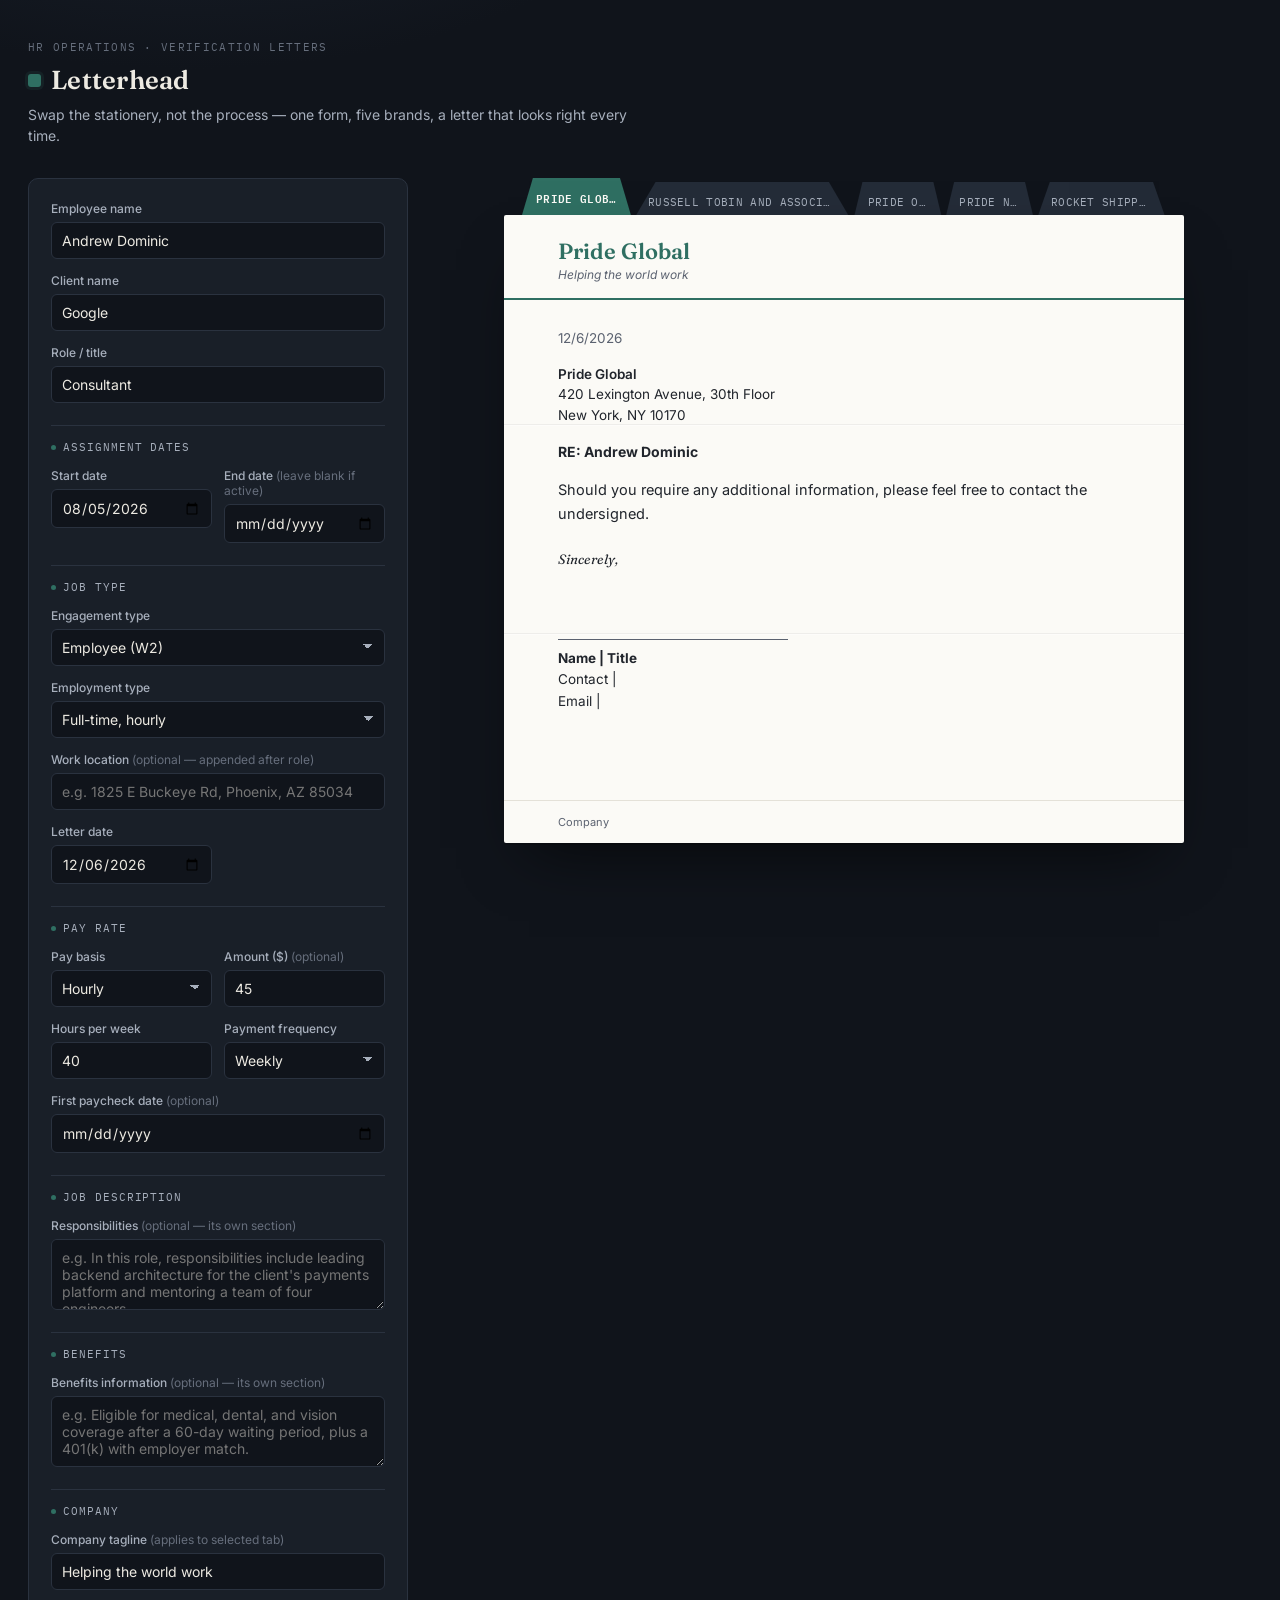
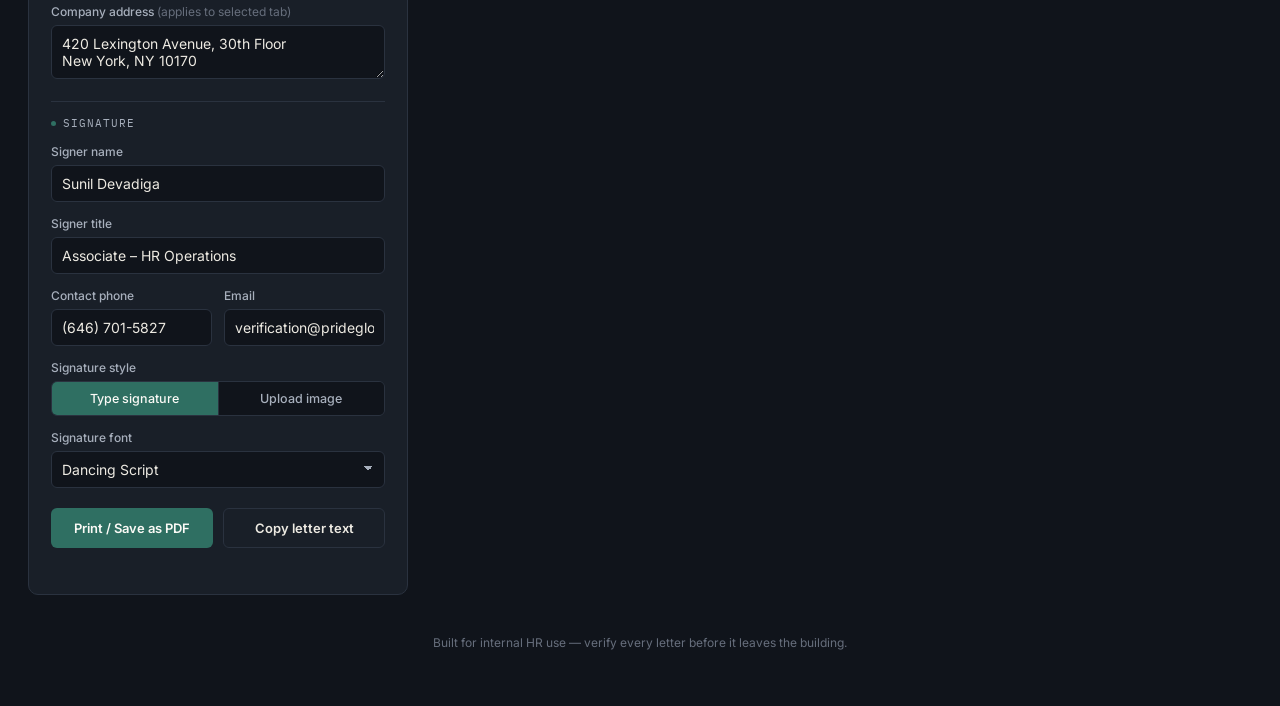
==== letterhead-demo.html @ db148590 "Add files via upload" ====
<!DOCTYPE html>
<html lang="en">
<head>
<meta charset="UTF-8">
<meta name="viewport" content="width=device-width, initial-scale=1.0">
<title>Letterhead — Employment Verification Letter Generator</title>
<link rel="preconnect" href="https://fonts.googleapis.com">
<link rel="preconnect" href="https://fonts.gstatic.com" crossorigin>
<link href="https://fonts.googleapis.com/css2?family=Fraunces:ital,opsz,wght@0,9..144,400;0,9..144,600;1,9..144,500&family=Inter:wght@400;500;600;700&family=IBM+Plex+Mono:wght@500&family=Dancing+Script:wght@500;700&family=Great+Vibes&family=Caveat:wght@500;700&family=Sacramento&family=Pacifico&display=swap" rel="stylesheet">
<style>
:root {
  --ink: #10141B;
  --panel: #191F28;
  --panel-border: #2A323F;
  --text-hi: #EDEAE2;
  --text-mid: #A7AFBC;
  --text-low: #666E7C;
  --paper: #FBFAF6;
  --paper-text: #21252C;
  --paper-text-soft: #5B6270;

  /* default accent, overridden per-company via JS custom property */
  --accent: #2F6F62;
  --accent-soft: #2F6F6226;

  --radius: 10px;
  --serif: "Fraunces", Georgia, serif;
  --sans: "Inter", -apple-system, BlinkMacSystemFont, "Segoe UI", sans-serif;
  --mono: "IBM Plex Mono", ui-monospace, monospace;
}

* { box-sizing: border-box; }

html, body {
  margin: 0;
  padding: 0;
  background:
    radial-gradient(ellipse 900px 500px at 15% -10%, #1B2330 0%, transparent 60%),
    var(--ink);
  color: var(--text-hi);
  font-family: var(--sans);
}

body { min-height: 100vh; }

button, input, select, textarea { font-family: inherit; }

:focus-visible {
  outline: 2px solid var(--accent);
  outline-offset: 2px;
  border-radius: 4px;
}

.app {
  max-width: 1280px;
  margin: 0 auto;
  padding: 40px 28px 56px;
}

/* ---------- Header ---------- */

.app-header { margin-bottom: 32px; }

.app-eyebrow {
  display: block;
  font-family: var(--mono);
  font-size: 11px;
  letter-spacing: 0.12em;
  text-transform: uppercase;
  color: var(--text-low);
  margin-bottom: 10px;
}

.brand {
  display: flex;
  align-items: center;
  gap: 10px;
  margin-bottom: 8px;
}

.brand-mark {
  width: 13px;
  height: 13px;
  border-radius: 3px;
  background: var(--accent);
  flex-shrink: 0;
  box-shadow: 0 0 0 3px var(--accent-soft);
  transition: background 0.4s ease, box-shadow 0.4s ease;
}

.brand-name {
  font-family: var(--serif);
  font-size: 26px;
  font-weight: 600;
  letter-spacing: 0.01em;
}

.app-tagline {
  margin: 0;
  color: var(--text-mid);
  font-size: 14px;
  max-width: 620px;
  line-height: 1.5;
}

/* ---------- Layout ---------- */

.workspace {
  display: grid;
  grid-template-columns: 380px 1fr;
  gap: 28px;
  align-items: start;
}

@media (max-width: 880px) {
  .workspace { grid-template-columns: 1fr; }
}

/* ---------- Panel / form ---------- */

.panel {
  background: var(--panel);
  border: 1px solid var(--panel-border);
  border-radius: var(--radius);
  padding: 22px;
}

.form {
  display: flex;
  flex-direction: column;
  gap: 14px;
}

.field-row {
  display: grid;
  grid-template-columns: 1fr 1fr;
  gap: 12px;
}

.field-row[hidden] { display: none; }

.form-section-label {
  display: flex;
  align-items: center;
  gap: 7px;
  font-family: var(--mono);
  font-size: 10.5px;
  letter-spacing: 0.09em;
  text-transform: uppercase;
  color: var(--text-mid);
  margin-top: 8px;
  padding-top: 14px;
  border-top: 1px solid var(--panel-border);
}

.form-section-label::before {
  content: "";
  width: 5px;
  height: 5px;
  border-radius: 50%;
  background: var(--accent);
  transition: background 0.4s ease;
  flex-shrink: 0;
}

.field {
  display: flex;
  flex-direction: column;
  gap: 6px;
}

.field[hidden] { display: none; }

.field label {
  font-size: 12px;
  color: var(--text-mid);
  font-weight: 500;
}

.field-hint { color: var(--text-low); font-weight: 400; }

.field input,
.field select,
.field textarea {
  background: var(--ink);
  border: 1px solid var(--panel-border);
  border-radius: 6px;
  color: var(--text-hi);
  padding: 9px 10px;
  font-size: 14px;
  resize: vertical;
  transition: border-color 0.2s ease, box-shadow 0.2s ease;
  width: 100%;
}

.field input:focus,
.field select:focus,
.field textarea:focus {
  border-color: var(--accent);
  box-shadow: 0 0 0 3px var(--accent-soft);
  outline: none;
}

.field select {
  appearance: none;
  background-image: linear-gradient(45deg, transparent 50%, var(--text-mid) 50%), linear-gradient(135deg, var(--text-mid) 50%, transparent 50%);
  background-position: calc(100% - 16px) 14px, calc(100% - 11px) 14px;
  background-size: 5px 5px, 5px 5px;
  background-repeat: no-repeat;
}

.field input[type="file"] {
  padding: 7px;
  font-size: 12.5px;
  color: var(--text-mid);
}

/* Segmented control for signature style */

.seg-control {
  display: flex;
  border: 1px solid var(--panel-border);
  border-radius: 6px;
  overflow: hidden;
}

.seg-btn {
  flex: 1;
  background: var(--ink);
  color: var(--text-mid);
  border: none;
  padding: 9px 8px;
  font-size: 12.5px;
  font-weight: 500;
  cursor: pointer;
  transition: background 0.2s ease, color 0.2s ease;
}

.seg-btn + .seg-btn { border-left: 1px solid var(--panel-border); }

.seg-btn[aria-pressed="true"] {
  background: var(--accent);
  color: var(--paper);
}

/* ---------- Actions ---------- */

.actions {
  display: flex;
  gap: 10px;
  margin-top: 20px;
}

.btn {
  border-radius: 6px;
  padding: 11px 14px;
  font-size: 13px;
  font-weight: 600;
  cursor: pointer;
  border: 1px solid transparent;
  transition: transform 0.12s ease, opacity 0.2s ease, background 0.2s ease, border-color 0.2s ease;
  flex: 1;
}

.btn:active { transform: scale(0.97); }

.btn-primary { background: var(--accent); color: var(--paper); }
.btn-primary:hover { opacity: 0.9; }

.btn-ghost {
  background: transparent;
  border-color: var(--panel-border);
  color: var(--text-hi);
}
.btn-ghost:hover { border-color: var(--text-low); }

.copy-status {
  min-height: 16px;
  margin: 8px 0 0;
  font-size: 12px;
  color: var(--accent);
}

/* ---------- Company tabs (folder tabs riding above the paper) ---------- */

.preview-wrap {
  display: flex;
  flex-direction: column;
  align-items: center;
}

.tab-row {
  display: flex;
  width: 100%;
  max-width: 680px;
  gap: 3px;
  padding: 0 18px;
}

.tab {
  border: none;
  background: #232B37;
  color: var(--text-mid);
  font-family: var(--mono);
  font-size: 10.5px;
  letter-spacing: 0.03em;
  text-transform: uppercase;
  padding: 10px 14px 8px;
  cursor: pointer;
  clip-path: polygon(10% 0, 90% 0, 100% 100%, 0 100%);
  transition: background 0.2s ease, color 0.2s ease, transform 0.2s ease;
  flex: 1 1 auto;
  min-width: 0;
  white-space: nowrap;
  overflow: hidden;
  text-overflow: ellipsis;
  text-align: center;
  transform: translateY(4px);
}

.tab:hover { color: var(--text-hi); transform: translateY(1px); }

.tab[aria-selected="true"] {
  background: var(--accent);
  color: var(--paper);
  transform: translateY(0);
  font-weight: 600;
}

/* ---------- The letter sheet ---------- */

.sheet {
  position: relative;
  width: 100%;
  max-width: 680px;
  background: var(--paper);
  color: var(--paper-text);
  border-radius: 2px;
  box-shadow: 0 30px 60px -25px rgba(0, 0, 0, 0.65), 0 2px 0 rgba(0, 0, 0, 0.15);
  overflow: hidden;
}

.sheet-crease {
  position: absolute;
  left: 0;
  right: 0;
  height: 1px;
  background: rgba(0, 0, 0, 0.05);
  box-shadow: 0 1px 0 rgba(255, 255, 255, 0.5);
  pointer-events: none;
  z-index: 1;
}
.sheet-crease-a { top: 33.3%; }
.sheet-crease-b { top: 66.6%; }

.sheet-masthead {
  padding: 22px 54px 16px;
  border-bottom: 2px solid var(--accent);
  transition: border-color 0.4s ease;
  display: flex;
  flex-direction: column;
  gap: 2px;
}

.sheet-masthead-name {
  font-family: var(--serif);
  font-size: 22px;
  font-weight: 600;
  color: var(--accent);
  transition: color 0.3s ease;
}

.sheet-masthead-tagline {
  font-size: 12px;
  color: var(--paper-text-soft);
  font-style: italic;
}

.sheet-inner {
  padding: 30px 54px 8px;
  min-height: 500px;
  position: relative;
}

.sheet-date {
  font-size: 13.5px;
  color: var(--paper-text-soft);
  margin-bottom: 18px;
}

.sheet-return-block {
  font-size: 13.5px;
  line-height: 1.5;
  margin-bottom: 18px;
}

.sheet-return-block > div:first-child { font-weight: 600; }

.sheet-address { white-space: pre-line; color: var(--paper-text); }

.sheet-subject {
  font-weight: 700;
  font-size: 14px;
  margin-bottom: 18px;
}

.sheet-body-group p {
  font-size: 14.5px;
  line-height: 1.7;
  margin: 0 0 14px;
}

.sheet-section-title {
  font-family: var(--mono);
  font-size: 11px;
  letter-spacing: 0.08em;
  text-transform: uppercase;
  color: var(--paper-text-soft);
  font-weight: 500;
  margin: 20px 0 8px !important;
}

.sheet-closing {
  font-size: 14.5px;
  line-height: 1.7;
  margin: 0 0 22px;
  color: var(--paper-text);
}

.sheet-sign { margin-bottom: 28px; }

.sheet-sign-word {
  font-family: var(--serif);
  font-style: italic;
  font-size: 16px;
  margin: 0 0 6px;
}

.sheet-signature {
  min-height: 64px;
  display: flex;
  align-items: flex-end;
  padding-bottom: 4px;
}

.sheet-signature img {
  max-height: 64px;
  max-width: 240px;
  object-fit: contain;
  display: block;
}

.sheet-signature .typed-sig {
  font-size: 38px;
  line-height: 1;
  color: var(--paper-text);
  white-space: nowrap;
}

.sheet-sign-rule {
  width: 230px;
  border-top: 1px solid var(--paper-text-soft);
  margin: 4px 0 8px;
}

.sheet-sign p { margin: 0; font-size: 13.5px; line-height: 1.6; }

.sheet-sign-name { font-weight: 700 !important; }

/* ---------- Sheet footer ---------- */

.sheet-footer {
  border-top: 1px solid #E4E1D8;
  padding: 14px 54px;
  display: flex;
  justify-content: space-between;
  align-items: flex-start;
  font-size: 11px;
  color: var(--paper-text-soft);
  gap: 12px;
}

.sheet-footer-right { text-align: right; }

/* ---------- Footer ---------- */

.app-footer {
  margin-top: 40px;
  color: var(--text-low);
  font-size: 12px;
  text-align: center;
}

/* ---------- Print ---------- */

@media print {
  body * { visibility: hidden; }
  .sheet, .sheet * { visibility: visible; }
  .sheet {
    position: absolute;
    top: 0;
    left: 0;
    width: 100%;
    box-shadow: none;
    border-radius: 0;
  }
  .sheet-crease { display: none; }
}

/* ---------- Mobile ---------- */

@media (max-width: 560px) {
  .sheet-inner { padding: 24px 24px 8px; }
  .sheet-masthead { padding: 18px 24px 14px; }
  .sheet-footer { padding: 12px 24px; flex-direction: column; gap: 4px; }
  .sheet-footer-right { text-align: left; }
  .tab-row { padding: 0 8px; overflow-x: auto; }
  .tab { padding: 9px 10px 7px; font-size: 9.5px; }
}

/* ---------- Reduced motion ---------- */

@media (prefers-reduced-motion: reduce) {
  * { transition: none !important; }
}

</style>
</head>
<body>

<div class="app">

  <header class="app-header">
    <span class="app-eyebrow">HR Operations · Verification Letters</span>
    <div class="brand">
      <span class="brand-mark" aria-hidden="true"></span>
      <span class="brand-name">Letterhead</span>
    </div>
    <p class="app-tagline">Swap the stationery, not the process — one form, five brands, a letter that looks right every time.</p>
  </header>

  <main class="workspace">

    <section class="panel" aria-label="Letter details">

      <form class="form" id="letter-form" autocomplete="off">

        <div class="field">
          <label for="employeeName">Employee name</label>
          <input type="text" id="employeeName" placeholder="e.g. Andrew Dominic" value="Andrew Dominic">
        </div>

        <div class="field">
          <label for="clientName">Client name</label>
          <input type="text" id="clientName" placeholder="e.g. Google" value="Google">
        </div>

        <div class="field">
          <label for="role">Role / title</label>
          <input type="text" id="role" placeholder="e.g. Consultant" value="Consultant">
        </div>

        <div class="form-section-label">Assignment dates</div>
        <div class="field-row">
          <div class="field">
            <label for="assignmentStart">Start date</label>
            <input type="date" id="assignmentStart" value="2026-08-05">
          </div>

          <div class="field">
            <label for="assignmentEnd">End date <span class="field-hint">(leave blank if active)</span></label>
            <input type="date" id="assignmentEnd">
          </div>
        </div>

        <div class="form-section-label">Job type</div>
        <div class="field">
          <label for="engagementType">Engagement type</label>
          <select id="engagementType">
            <option value="w2" selected>Employee (W2)</option>
            <option value="c2c">C2C (Corp-to-Corp)</option>
            <option value="ic">Independent Contractor</option>
          </select>
        </div>

        <div class="field" id="employmentTypeField">
          <label for="employmentType">Employment type</label>
          <select id="employmentType">
            <option value="full-time, hourly" selected>Full-time, hourly</option>
            <option value="full-time, salaried">Full-time, salaried</option>
            <option value="full-time, contractual">Full-time, contractual</option>
            <option value="part-time, hourly">Part-time, hourly</option>
            <option value="part-time, contractual">Part-time, contractual</option>
            <option value="per-diem">Per-diem</option>
            <option value="temporary">Temporary</option>
          </select>
        </div>

        <div class="field" id="workLocationField">
          <label for="workLocation">Work location <span class="field-hint">(optional — appended after role)</span></label>
          <input type="text" id="workLocation" placeholder="e.g. 1825 E Buckeye Rd, Phoenix, AZ 85034">
        </div>

        <div class="field" id="staffingPartnerField" hidden>
          <label for="staffingPartner">Staffing partner</label>
          <input type="text" id="staffingPartner" placeholder="e.g. Divine IT Services LLC">
        </div>

        <div class="field" id="contractingEntityField" hidden>
          <label for="contractingEntity">Contracting entity (LLC)</label>
          <input type="text" id="contractingEntity" placeholder="e.g. Kazzaz Advisory LLC">
        </div>

        <div class="field-row">
          <div class="field">
            <label for="letterDate">Letter date</label>
            <input type="date" id="letterDate">
          </div>
        </div>

        <div class="form-section-label">Pay rate</div>
        <div class="field-row">
          <div class="field">
            <label for="payRateType">Pay basis</label>
            <select id="payRateType">
              <option value="hourly" selected>Hourly</option>
              <option value="annual">Annual salary</option>
              <option value="daily">Daily rate</option>
            </select>
          </div>

          <div class="field">
            <label for="payRateAmount">Amount ($) <span class="field-hint">(optional)</span></label>
            <input type="number" id="payRateAmount" min="0" step="0.01" placeholder="e.g. 45.00" value="45">
          </div>
        </div>

        <div class="field-row" id="scheduleRow">
          <div class="field">
            <label for="weeklyHours">Hours per week</label>
            <input type="number" id="weeklyHours" min="0" max="80" value="40">
          </div>

          <div class="field">
            <label for="paymentFrequency">Payment frequency</label>
            <select id="paymentFrequency">
              <option value="weekly" selected>Weekly</option>
              <option value="biweekly">Biweekly</option>
            </select>
          </div>
        </div>

        <div class="field" id="firstPaycheckField">
          <label for="firstPaycheck">First paycheck date <span class="field-hint">(optional)</span></label>
          <input type="date" id="firstPaycheck">
        </div>

        <div class="form-section-label">Job description</div>
        <div class="field">
          <label for="jobDescription">Responsibilities <span class="field-hint">(optional — its own section)</span></label>
          <textarea id="jobDescription" rows="3" placeholder="e.g. In this role, responsibilities include leading backend architecture for the client's payments platform and mentoring a team of four engineers."></textarea>
        </div>

        <div class="form-section-label">Benefits</div>
        <div class="field">
          <label for="benefitsInfo">Benefits information <span class="field-hint">(optional — its own section)</span></label>
          <textarea id="benefitsInfo" rows="3" placeholder="e.g. Eligible for medical, dental, and vision coverage after a 60-day waiting period, plus a 401(k) with employer match."></textarea>
        </div>

        <div class="form-section-label">Company</div>
        <div class="field">
          <label for="companyTagline">Company tagline <span class="field-hint">(applies to selected tab)</span></label>
          <input type="text" id="companyTagline" placeholder="e.g. Helping the world work">
        </div>

        <div class="field">
          <label for="companyAddress">Company address <span class="field-hint">(applies to selected tab)</span></label>
          <textarea id="companyAddress" rows="2">420 Lexington Avenue, 30th Floor
New York, NY 10170</textarea>
        </div>

        <div class="form-section-label">Signature</div>
        <div class="field">
          <label for="signerName">Signer name</label>
          <input type="text" id="signerName" value="Sunil Devadiga">
        </div>

        <div class="field">
          <label for="signerTitle">Signer title</label>
          <input type="text" id="signerTitle" value="Associate – HR Operations">
        </div>

        <div class="field-row">
          <div class="field">
            <label for="signerPhone">Contact phone</label>
            <input type="text" id="signerPhone" value="(646) 701-5827">
          </div>

          <div class="field">
            <label for="signerEmail">Email</label>
            <input type="text" id="signerEmail" value="verification@prideglobal.com">
          </div>
        </div>

        <div class="field">
          <label>Signature style</label>
          <div class="seg-control" role="radiogroup" aria-label="Signature style">
            <button type="button" class="seg-btn" data-sig-mode="type" aria-pressed="true">Type signature</button>
            <button type="button" class="seg-btn" data-sig-mode="upload" aria-pressed="false">Upload image</button>
          </div>
        </div>

        <div class="field" id="sigTypeField">
          <label for="sigFont">Signature font</label>
          <select id="sigFont">
            <option value="'Dancing Script', cursive" selected>Dancing Script</option>
            <option value="'Great Vibes', cursive">Great Vibes</option>
            <option value="'Caveat', cursive">Caveat</option>
            <option value="'Sacramento', cursive">Sacramento</option>
            <option value="'Pacifico', cursive">Pacifico</option>
          </select>
        </div>

        <div class="field" id="sigUploadField" hidden>
          <label for="sigUpload">Signature image <span class="field-hint">(PNG, JPG, SVG, GIF, WEBP)</span></label>
          <input type="file" id="sigUpload" accept="image/png,image/jpeg,image/svg+xml,image/gif,image/webp">
        </div>

      </form>

      <div class="actions">
        <button type="button" id="printBtn" class="btn btn-primary">Print / Save as PDF</button>
        <button type="button" id="copyBtn" class="btn btn-ghost">Copy letter text</button>
      </div>
      <p class="copy-status" id="copyStatus" role="status" aria-live="polite"></p>

    </section>

    <section class="preview-wrap" aria-label="Letter preview">

      <div class="tab-row" role="tablist" aria-label="Select company">
        <!-- Tabs injected by script.js from the COMPANIES config -->
      </div>

      <div class="sheet" id="sheet">
        <div class="sheet-crease sheet-crease-a" aria-hidden="true"></div>
        <div class="sheet-crease sheet-crease-b" aria-hidden="true"></div>

        <div class="sheet-masthead">
          <span class="sheet-masthead-name" id="previewMastheadName">Company</span>
          <span class="sheet-masthead-tagline" id="previewMastheadTagline"></span>
        </div>

        <div class="sheet-inner">
          <div class="sheet-date" id="previewDate"></div>

          <div class="sheet-return-block">
            <div id="previewReturnCompany">Company</div>
            <div class="sheet-address" id="previewReturnAddress"></div>
          </div>

          <div class="sheet-subject" id="previewSubject"></div>

          <div class="sheet-body-group" id="previewBody"></div>

          <p class="sheet-closing">Should you require any additional information, please feel free to contact the undersigned.</p>

          <div class="sheet-sign">
            <p class="sheet-sign-word">Sincerely,</p>
            <div class="sheet-signature" id="previewSignature"></div>
            <div class="sheet-sign-rule"></div>
            <p class="sheet-sign-name" id="previewSignerName">Name | Title</p>
            <p id="previewSignerContact">Contact | </p>
            <p id="previewSignerEmail">Email | </p>
          </div>
        </div>

        <div class="sheet-footer">
          <div class="sheet-footer-left">
            <div id="previewFooterCompany">Company</div>
            <div id="previewFooterCity"></div>
          </div>
          <div class="sheet-footer-right" id="previewFooterStreet"></div>
        </div>
      </div>
    </section>

  </main>

  <footer class="app-footer">
    <span>Built for internal HR use — verify every letter before it leaves the building.</span>
  </footer>

</div>

<script>
// ---- Configure the brand portfolio here. Add/remove entries to change the tabs. ----
const COMPANIES = [
  { id: "pride-global",     name: "Pride Global",                  accent: "#2F6F62" },
  { id: "russell-tobin",    name: "Russell Tobin and Associates",  accent: "#8B3A3A" },
  { id: "pride-one",        name: "Pride One",                     accent: "#3A5A8B" },
  { id: "pride-now",        name: "Pride Now",                     accent: "#C97A2B" },
  { id: "rocket-shippers",  name: "Rocket Shippers",               accent: "#6B4FA0" },
];

const DEFAULT_ADDRESS = "420 Lexington Avenue, 30th Floor\nNew York, NY 10170";
const DEFAULT_TAGLINE = "Helping the world work";

// Per-company memory, so each brand can carry its own address/tagline as you switch tabs.
const addressByCompany = {};
const taglineByCompany = {};
COMPANIES.forEach((c) => {
  addressByCompany[c.id] = DEFAULT_ADDRESS;
  taglineByCompany[c.id] = DEFAULT_TAGLINE;
});

let activeCompanyId = COMPANIES[0].id;
let signatureMode = "type"; // "type" | "upload"
let uploadedSignatureDataUrl = null;

// ---- Element refs ----
const tabsEl = document.querySelector(".tab-row");

const employeeNameEl = document.getElementById("employeeName");
const clientNameEl = document.getElementById("clientName");
const roleEl = document.getElementById("role");
const letterDateEl = document.getElementById("letterDate");
const assignmentStartEl = document.getElementById("assignmentStart");
const assignmentEndEl = document.getElementById("assignmentEnd");

const engagementTypeEl = document.getElementById("engagementType");
const employmentTypeField = document.getElementById("employmentTypeField");
const employmentTypeEl = document.getElementById("employmentType");
const workLocationField = document.getElementById("workLocationField");
const workLocationEl = document.getElementById("workLocation");
const staffingPartnerField = document.getElementById("staffingPartnerField");
const staffingPartnerEl = document.getElementById("staffingPartner");
const contractingEntityField = document.getElementById("contractingEntityField");
const contractingEntityEl = document.getElementById("contractingEntity");

const payRateTypeEl = document.getElementById("payRateType");
const payRateAmountEl = document.getElementById("payRateAmount");
const scheduleRow = document.getElementById("scheduleRow");
const weeklyHoursEl = document.getElementById("weeklyHours");
const paymentFrequencyEl = document.getElementById("paymentFrequency");
const firstPaycheckField = document.getElementById("firstPaycheckField");
const firstPaycheckEl = document.getElementById("firstPaycheck");

const jobDescriptionEl = document.getElementById("jobDescription");
const benefitsInfoEl = document.getElementById("benefitsInfo");

const companyTaglineEl = document.getElementById("companyTagline");
const companyAddressEl = document.getElementById("companyAddress");

const signerNameEl = document.getElementById("signerName");
const signerTitleEl = document.getElementById("signerTitle");
const signerPhoneEl = document.getElementById("signerPhone");
const signerEmailEl = document.getElementById("signerEmail");
const sigFontEl = document.getElementById("sigFont");
const sigTypeField = document.getElementById("sigTypeField");
const sigUploadField = document.getElementById("sigUploadField");
const sigUploadEl = document.getElementById("sigUpload");
const segButtons = document.querySelectorAll(".seg-btn");

const previewMastheadName = document.getElementById("previewMastheadName");
const previewMastheadTagline = document.getElementById("previewMastheadTagline");
const previewDate = document.getElementById("previewDate");
const previewReturnCompany = document.getElementById("previewReturnCompany");
const previewReturnAddress = document.getElementById("previewReturnAddress");
const previewSubject = document.getElementById("previewSubject");
const previewBody = document.getElementById("previewBody");
const previewSignature = document.getElementById("previewSignature");
const previewSignerName = document.getElementById("previewSignerName");
const previewSignerContact = document.getElementById("previewSignerContact");
const previewSignerEmail = document.getElementById("previewSignerEmail");
const previewFooterCompany = document.getElementById("previewFooterCompany");
const previewFooterCity = document.getElementById("previewFooterCity");
const previewFooterStreet = document.getElementById("previewFooterStreet");

const printBtn = document.getElementById("printBtn");
const copyBtn = document.getElementById("copyBtn");
const copyStatus = document.getElementById("copyStatus");

// ---- Build tabs ----
function renderTabs() {
  tabsEl.innerHTML = "";
  COMPANIES.forEach((company) => {
    const btn = document.createElement("button");
    btn.type = "button";
    btn.className = "tab";
    btn.setAttribute("role", "tab");
    btn.setAttribute("aria-selected", String(company.id === activeCompanyId));
    btn.dataset.companyId = company.id;
    btn.textContent = company.name;
    btn.title = company.name;
    btn.addEventListener("click", () => selectCompany(company.id));
    tabsEl.appendChild(btn);
  });
}

function getActiveCompany() {
  return COMPANIES.find((c) => c.id === activeCompanyId);
}

function selectCompany(id) {
  addressByCompany[activeCompanyId] = companyAddressEl.value;
  taglineByCompany[activeCompanyId] = companyTaglineEl.value;

  activeCompanyId = id;
  const company = getActiveCompany();

  companyAddressEl.value = addressByCompany[id];
  companyTaglineEl.value = taglineByCompany[id];

  document.documentElement.style.setProperty("--accent", company.accent);
  document.documentElement.style.setProperty("--accent-soft", company.accent + "26");

  renderTabs();
  updatePreview();
}

// ---- Formatting helpers ----
function formatDateLong(value) {
  if (!value) return "";
  const [y, m, d] = value.split("-").map(Number);
  const dt = new Date(y, m - 1, d);
  return dt.toLocaleDateString("en-US", { year: "numeric", month: "long", day: "numeric" });
}

function formatDateShort(value) {
  if (!value) return "";
  const [y, m, d] = value.split("-").map(Number);
  return `${m}/${d}/${y}`;
}

function todayISO() {
  const d = new Date();
  const pad = (n) => String(n).padStart(2, "0");
  return `${d.getFullYear()}-${pad(d.getMonth() + 1)}-${pad(d.getDate())}`;
}

function firstNameOf(fullName) {
  const trimmed = (fullName || "").trim();
  return trimmed ? trimmed.split(/\s+/)[0] : "The employee";
}

function formatCurrency(value) {
  const num = parseFloat(value);
  if (isNaN(num)) return null;
  return num.toLocaleString("en-US", {
    style: "currency",
    currency: "USD",
    minimumFractionDigits: Number.isInteger(num) ? 0 : 2,
    maximumFractionDigits: 2,
  });
}

// ---- Sentence builders ----
function mainSentence(ctx) {
  const { engagement, employee, company, client, role, employmentType, workLocation, staffingPartner, contractingEntity } = ctx;

  if (engagement === "c2c") {
    return `This letter is to confirm that ${employee} is employed by ${company.name} through our staffing partner, ${staffingPartner || "[Staffing Partner]"}, on assignment with one of our direct clients, ${client}, in the role of ${role}.`;
  }

  if (engagement === "ic") {
    const first = firstNameOf(employee);
    return (
      `This letter is to confirm that ${employee} is working for one of our direct clients, ${client}, as a ${role}. ` +
      `${first} has been working with ${company.name} as an Independent Contractor through ${contractingEntity || "[Contracting Entity]"}.`
    );
  }

  // W2
  let sentence = `This letter is to confirm that ${employee} is employed by ${company.name} as a ${employmentType} employee on assignment with one of our direct clients, ${client}, in the role of ${role}`;
  if (workLocation) sentence += ` at ${workLocation}`;
  return sentence + ".";
}

function payScheduleParagraph(ctx) {
  const { engagement, payRateType, payRateAmount, weeklyHours, paymentFrequency, firstPaycheck } = ctx;
  const amt = formatCurrency(payRateAmount);
  if (!amt) return null; // omit entirely when no amount is entered

  let base;
  if (payRateType === "annual") base = `The annual salary paid for this role is ${amt}`;
  else if (payRateType === "daily") base = `The daily pay rate for this role is ${amt}`;
  else base = `The pay rate for this role is ${amt} per hour`;

  if (engagement === "w2" && weeklyHours && paymentFrequency) {
    base += `, with an anticipated work schedule of ${weeklyHours} hours per week and a ${paymentFrequency} payment frequency.`;
  } else {
    base += ".";
  }

  const sentences = [base];
  if (engagement === "w2" && firstPaycheck) {
    sentences.push(`The first paycheck will be processed on ${formatDateLong(firstPaycheck)}.`);
  }
  return sentences.join(" ");
}

function assignmentSentence(employee, startValue, endValue) {
  if (!startValue) return null;
  const first = firstNameOf(employee);
  const start = formatDateLong(startValue);
  if (endValue) {
    return `${first}'s assignment commenced on ${start}, and concluded on ${formatDateLong(endValue)}.`;
  }
  return `${first}'s assignment commenced on ${start}, and is currently active.`;
}

function gatherContext() {
  return {
    engagement: engagementTypeEl.value,
    employee: employeeNameEl.value.trim() || "[Employee Name]",
    client: clientNameEl.value.trim() || "[Client Name]",
    role: roleEl.value.trim() || "[Role Title]",
    employmentType: employmentTypeEl.value,
    workLocation: workLocationEl.value.trim(),
    staffingPartner: staffingPartnerEl.value.trim(),
    contractingEntity: contractingEntityEl.value.trim(),
    payRateType: payRateTypeEl.value,
    payRateAmount: payRateAmountEl.value,
    weeklyHours: weeklyHoursEl.value,
    paymentFrequency: paymentFrequencyEl.value,
    firstPaycheck: firstPaycheckEl.value,
  };
}

// ---- Field visibility based on engagement type ----
function updateFieldVisibility() {
  const engagement = engagementTypeEl.value;
  employmentTypeField.hidden = engagement !== "w2";
  workLocationField.hidden = engagement !== "w2";
  staffingPartnerField.hidden = engagement !== "c2c";
  contractingEntityField.hidden = engagement !== "ic";
  scheduleRow.hidden = engagement !== "w2";
  firstPaycheckField.hidden = engagement !== "w2";
}

// ---- Signature ----
function setSignatureMode(mode) {
  signatureMode = mode;
  segButtons.forEach((btn) => btn.setAttribute("aria-pressed", String(btn.dataset.sigMode === mode)));
  sigTypeField.hidden = mode !== "type";
  sigUploadField.hidden = mode !== "upload";
  updatePreview();
}

segButtons.forEach((btn) => btn.addEventListener("click", () => setSignatureMode(btn.dataset.sigMode)));

sigUploadEl.addEventListener("change", () => {
  const file = sigUploadEl.files[0];
  if (!file) return;
  const reader = new FileReader();
  reader.onload = () => {
    uploadedSignatureDataUrl = reader.result;
    updatePreview();
  };
  reader.readAsDataURL(file);
});

function renderSignature() {
  previewSignature.innerHTML = "";
  if (signatureMode === "upload" && uploadedSignatureDataUrl) {
    const img = document.createElement("img");
    img.src = uploadedSignatureDataUrl;
    img.alt = "Signature";
    previewSignature.appendChild(img);
  } else {
    const span = document.createElement("span");
    span.className = "typed-sig";
    span.style.fontFamily = sigFontEl.value;
    span.textContent = signerNameEl.value.trim() || "Signature";
    previewSignature.appendChild(span);
  }
}

// ---- Core render ----
function updatePreview() {
  const company = getActiveCompany();
  const ctx = gatherContext();

  document.documentElement.style.setProperty("--accent", company.accent);

  previewMastheadName.textContent = company.name;
  previewMastheadTagline.textContent = companyTaglineEl.value.trim();

  previewDate.textContent = formatDateShort(letterDateEl.value);

  previewReturnCompany.textContent = company.name;
  previewReturnAddress.textContent = companyAddressEl.value.trim();

  previewSubject.textContent = `RE: ${ctx.employee}`;

  const paragraphs = [mainSentence(ctx), payScheduleParagraph(ctx), assignmentSentence(ctx.employee, assignmentStartEl.value, assignmentEndEl.value)].filter(
    Boolean
  );

  let bodyHtml = paragraphs.map((p) => `<p>${p}</p>`).join("");

  const jobDescriptionText = jobDescriptionEl.value.trim();
  if (jobDescriptionText) {
    bodyHtml += `<p class="sheet-section-title">Job Description</p><p>${jobDescriptionText}</p>`;
  }

  const benefitsText = benefitsInfoEl.value.trim();
  if (benefitsText) {
    bodyHtml += `<p class="sheet-section-title">Benefits</p><p>${benefitsText}</p>`;
  }

  previewBody.innerHTML = bodyHtml;

  renderSignature();
  previewSignerName.textContent = `${signerNameEl.value.trim() || "[Name]"} | ${signerTitleEl.value.trim() || "[Title]"}`;
  previewSignerContact.textContent = `Contact | ${signerPhoneEl.value.trim()}`;
  previewSignerEmail.textContent = `Email | ${signerEmailEl.value.trim()}`;

  const addressLines = companyAddressEl.value.trim().split("\n");
  previewFooterCompany.textContent = company.name;
  previewFooterCity.textContent = addressLines.slice(1).join(", ");
  previewFooterStreet.textContent = addressLines[0] || "";

  copyStatus.textContent = "";
}

// ---- Copy plain text ----
function buildPlainTextLetter() {
  const company = getActiveCompany();
  const ctx = gatherContext();

  const paragraphs = [mainSentence(ctx), payScheduleParagraph(ctx), assignmentSentence(ctx.employee, assignmentStartEl.value, assignmentEndEl.value)].filter(
    Boolean
  );

  let bodyText = paragraphs.join("\n\n");

  const jobDescriptionText = jobDescriptionEl.value.trim();
  if (jobDescriptionText) bodyText += `\n\nJob Description\n${jobDescriptionText}`;

  const benefitsText = benefitsInfoEl.value.trim();
  if (benefitsText) bodyText += `\n\nBenefits\n${benefitsText}`;

  const address = companyAddressEl.value.trim();
  const signatureLine = signatureMode === "type" ? (signerNameEl.value.trim() || "[Name]") : "[Signature image]";

  return [
    formatDateShort(letterDateEl.value),
    "",
    company.name,
    address,
    "",
    `RE: ${ctx.employee}`,
    "",
    bodyText,
    "",
    "Should you require any additional information, please feel free to contact the undersigned.",
    "",
    "Sincerely,",
    signatureLine,
    `${signerNameEl.value.trim() || "[Name]"} | ${signerTitleEl.value.trim() || "[Title]"}`,
    `Contact | ${signerPhoneEl.value.trim()}`,
    `Email | ${signerEmailEl.value.trim()}`,
  ].join("\n");
}

// ---- Wire up events ----
[
  employeeNameEl,
  clientNameEl,
  roleEl,
  letterDateEl,
  assignmentStartEl,
  assignmentEndEl,
  engagementTypeEl,
  employmentTypeEl,
  workLocationEl,
  staffingPartnerEl,
  contractingEntityEl,
  payRateTypeEl,
  payRateAmountEl,
  weeklyHoursEl,
  paymentFrequencyEl,
  firstPaycheckEl,
  jobDescriptionEl,
  benefitsInfoEl,
  companyTaglineEl,
  companyAddressEl,
  signerNameEl,
  signerTitleEl,
  signerPhoneEl,
  signerEmailEl,
  sigFontEl,
].forEach((el) => el.addEventListener("input", updatePreview));

engagementTypeEl.addEventListener("input", () => {
  updateFieldVisibility();
  updatePreview();
});

printBtn.addEventListener("click", () => window.print());

copyBtn.addEventListener("click", async () => {
  const text = buildPlainTextLetter();
  try {
    await navigator.clipboard.writeText(text);
    copyStatus.textContent = "Letter copied to clipboard.";
  } catch (err) {
    copyStatus.textContent = "Couldn't copy automatically — select and copy the preview manually.";
  }
  setTimeout(() => (copyStatus.textContent = ""), 3000);
});

// ---- Init ----
letterDateEl.value = todayISO();
companyTaglineEl.value = DEFAULT_TAGLINE;
document.documentElement.style.setProperty("--accent", getActiveCompany().accent);
updateFieldVisibility();
renderTabs();
updatePreview();

</script>
</body>
</html>
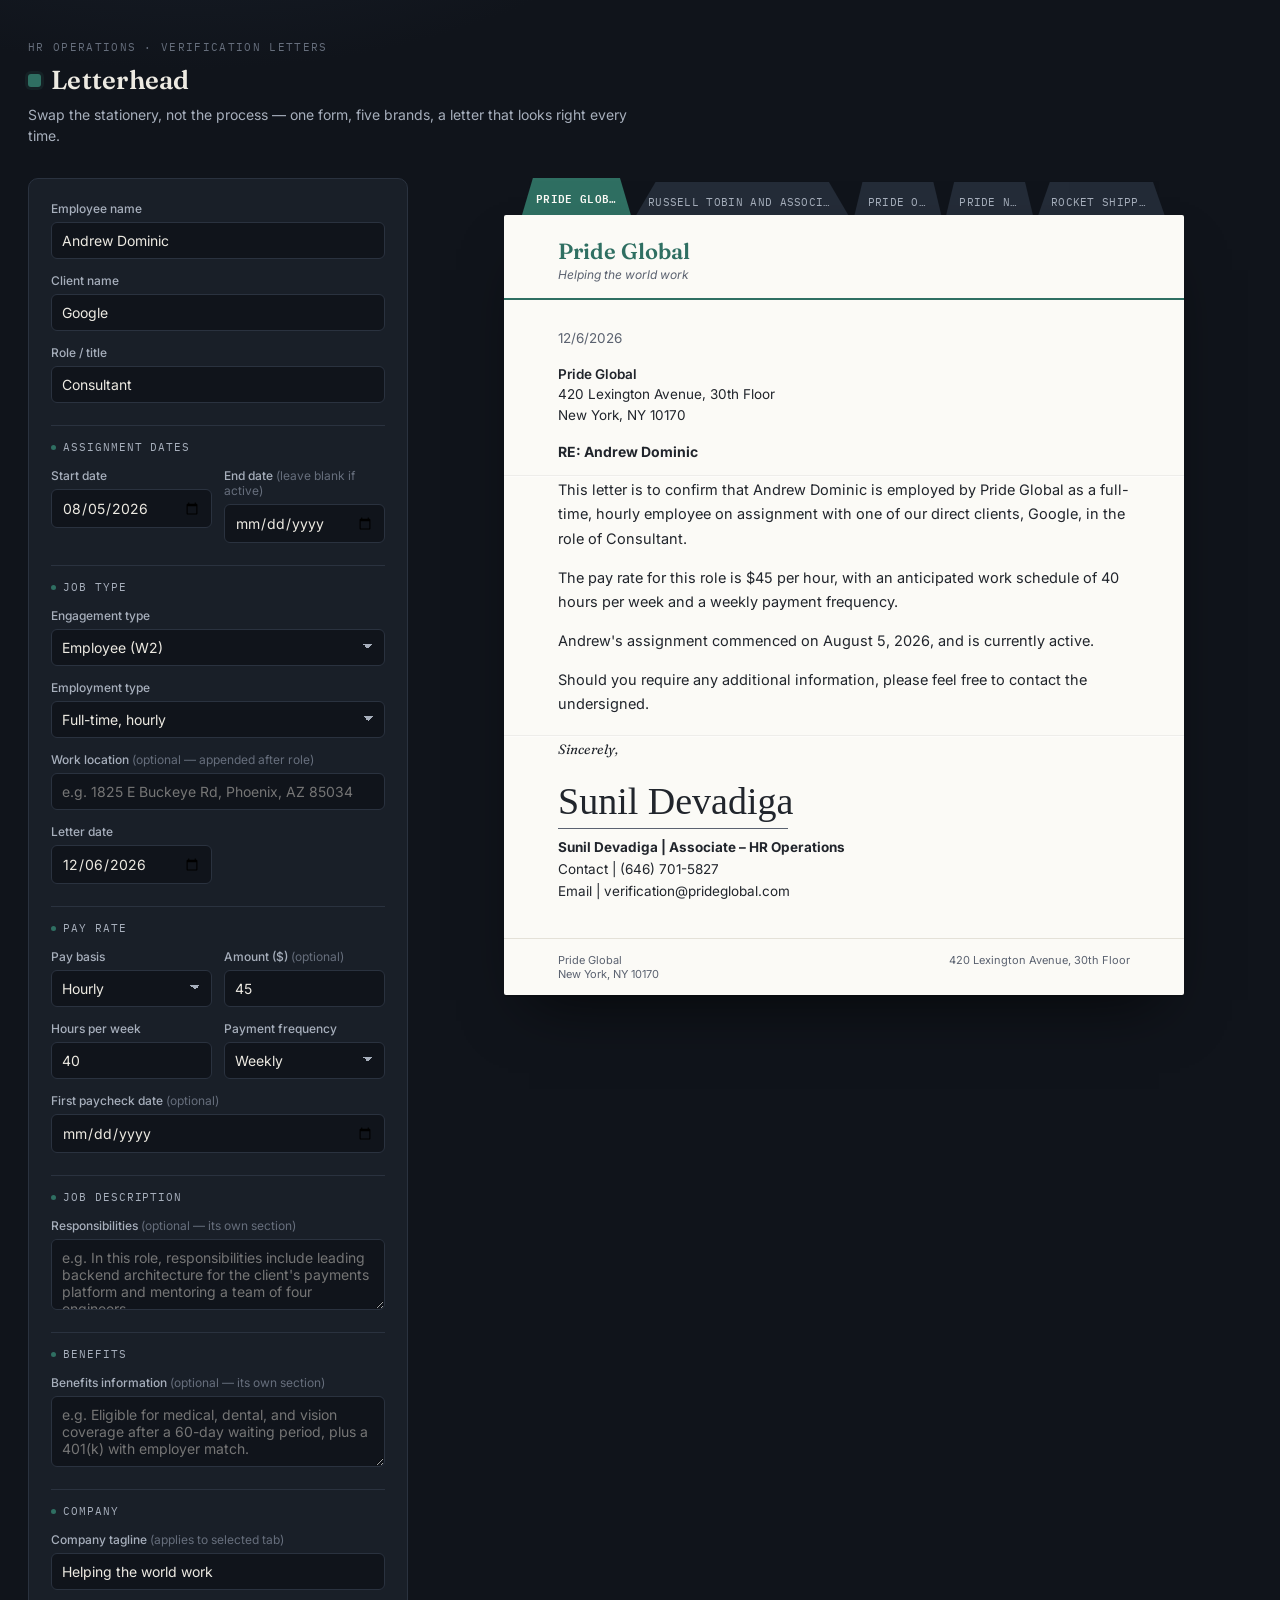
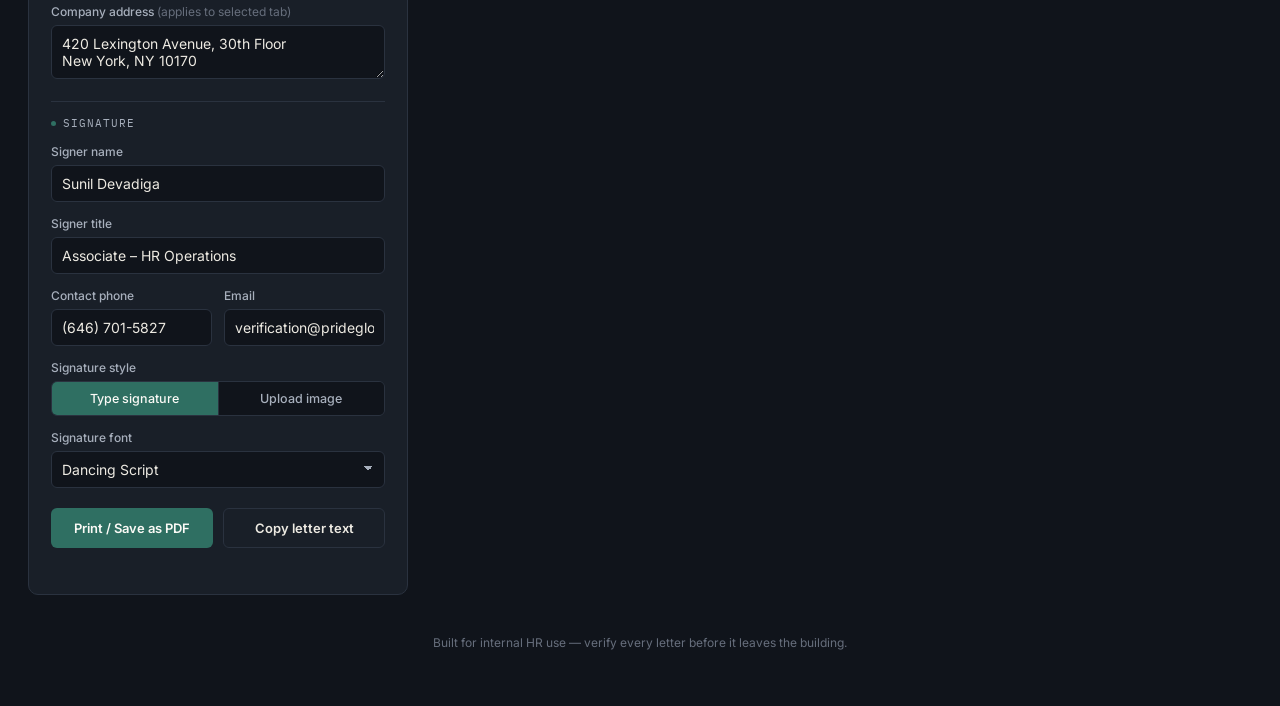
==== commit eb559d84: "Add files via upload" ====
--- a/letterhead-demo.html
+++ b/letterhead-demo.html
@@ -1013,6 +1013,7 @@
 function gatherContext() {
   return {
     engagement: engagementTypeEl.value,
+    company: getActiveCompany(),
     employee: employeeNameEl.value.trim() || "[Employee Name]",
     client: clientNameEl.value.trim() || "[Client Name]",
     role: roleEl.value.trim() || "[Role Title]",
